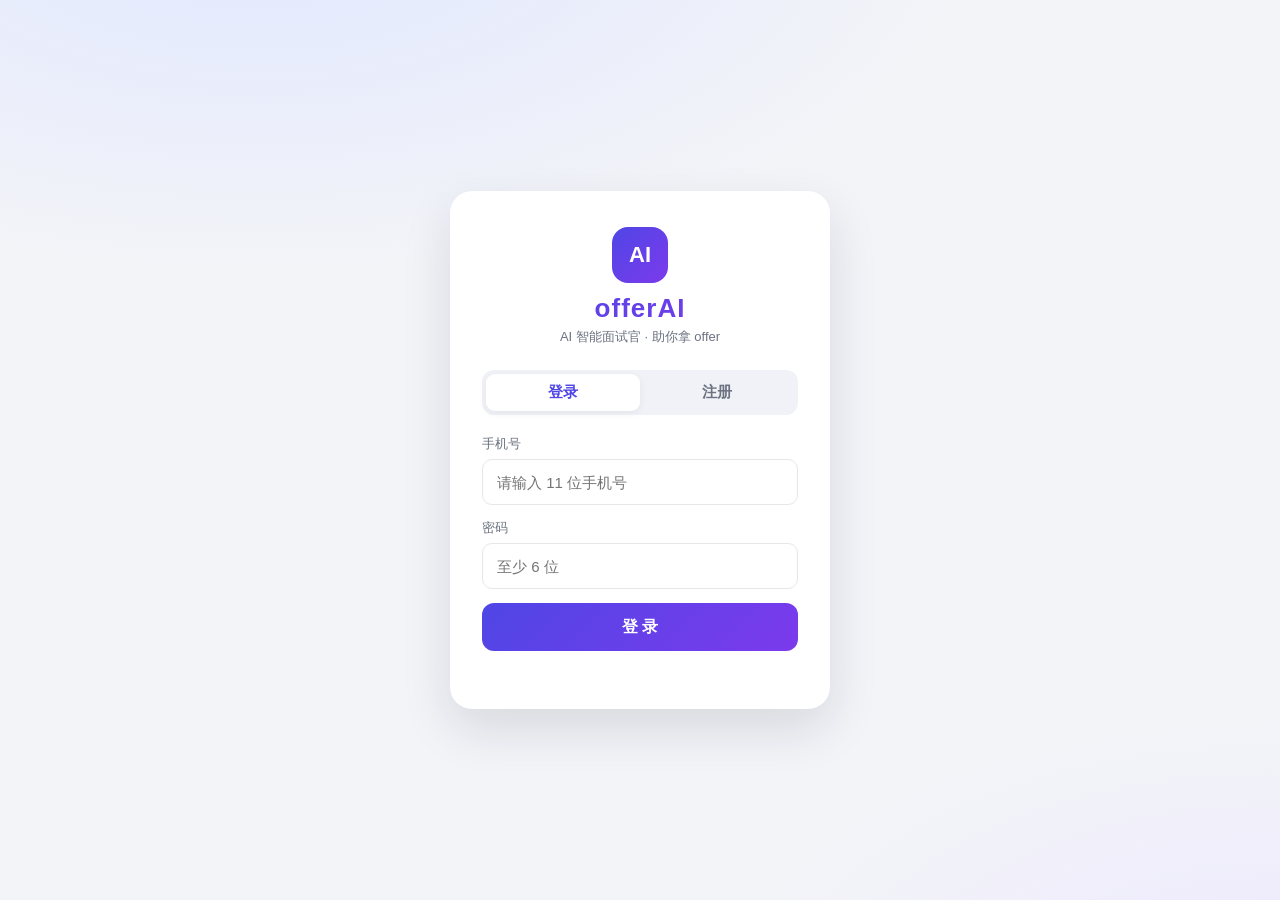
==== web/index.html @ 15e4463b "新增web前端文件夹，AI面试界面完整代码" ====
<!DOCTYPE html>
<html lang="zh-CN">
<head>
  <meta charset="UTF-8" />
  <meta name="viewport" content="width=device-width, initial-scale=1.0" />
  <title>offerAI 智能面试官</title>
  <link rel="stylesheet" href="style.css" />
</head>
<body>
  <!-- ========== 登录页 ========== -->
  <div id="view-login" class="view login-view">
    <div class="login-card">
      <div class="login-logo">
        <span class="logo-badge">AI</span>
        <h1>offerAI</h1>
        <p class="slogan">AI 智能面试官 · 助你拿 offer</p>
      </div>

      <div class="tabs">
        <button class="tab active" id="tab-login" type="button">登录</button>
        <button class="tab" id="tab-reg" type="button">注册</button>
      </div>

      <form id="auth-form" novalidate>
        <div class="field">
          <label for="f-phone">手机号</label>
          <input id="f-phone" type="tel" maxlength="11" placeholder="请输入 11 位手机号" autocomplete="tel" />
        </div>
        <div class="field" id="pwd-row">
          <label for="f-pwd">密码</label>
          <input id="f-pwd" type="password" maxlength="64" placeholder="至少 6 位" autocomplete="current-password" />
        </div>
        <div class="field" id="pwd2-row" hidden>
          <label for="f-pwd2">确认密码</label>
          <input id="f-pwd2" type="password" maxlength="64" placeholder="再次输入密码" autocomplete="new-password" />
        </div>
        <p class="tip" id="reg-tip" hidden>注册码由系统自动填充，直接输入即可完成注册</p>
        <button class="btn-primary btn-block" id="auth-submit" type="submit">登 录</button>
      </form>

      <p class="err-msg" id="auth-err"></p>
    </div>
  </div>

  <!-- ========== 主应用 ========== -->
  <div id="view-app" class="view app-view" hidden>
    <header class="topbar">
      <div class="topbar-brand">
        <span class="logo-badge small">AI</span>
        <span class="brand-name">offerAI 面试官</span>
      </div>
      <div class="topbar-user">
        <span class="user-phone" id="cur-phone"></span>
        <button class="btn-ghost btn-sm" id="btn-logout" type="button">退出</button>
      </div>
    </header>

    <div class="layout">
      <!-- 左侧：历史会话 -->
      <aside class="sidebar">
        <h2 class="side-title">面试记录</h2>
        <ul class="history-list" id="history-list">
          <li class="empty-history">还没有面试记录<br />从右侧开始你的第一场面试吧</li>
        </ul>
      </aside>

      <!-- 右侧：主区域 -->
      <main class="main" id="main">
        <!-- 空态：开始面试 -->
        <section class="start-view" id="start-view">
          <div class="start-inner">
            <div class="start-icon">🎯</div>
            <h2>开启一场 AI 模拟面试</h2>
            <p class="start-sub">输入岗位名称，AI 面试官将围绕该岗位向你提问并给出反馈</p>
            <div class="job-chips" id="job-chips">
              <button type="button" class="chip">前端工程师</button>
              <button type="button" class="chip">后端工程师</button>
              <button type="button" class="chip">产品经理</button>
              <button type="button" class="chip">数据分析师</button>
              <button type="button" class="chip">测试工程师</button>
            </div>
            <div class="job-input-row">
              <input id="job-input" type="text" maxlength="40" placeholder="输入目标岗位，如：前端工程师" />
              <button class="btn-primary" id="btn-start" type="button">开始面试</button>
            </div>
          </div>
        </section>

        <!-- 对话中：聊天面板 -->
        <section class="chat-view" id="chat-view" hidden>
          <div class="chat-head">
            <div class="chat-head-left">
              <span class="avatar">AI</span>
              <div>
                <div class="chat-title" id="chat-job">面试官</div>
                <div class="chat-sub" id="chat-status">模拟面试中</div>
              </div>
            </div>
            <button class="btn-danger btn-sm" id="btn-end" type="button">结束面试</button>
          </div>
          <div class="chat-body" id="chat-body"></div>
          <div class="chat-input-row">
            <input id="answer-input" type="text" maxlength="1000" placeholder="输入你的回答，Enter 发送" />
            <button class="btn-primary send" id="btn-send" type="button">发送</button>
          </div>
        </section>
      </main>
    </div>
  </div>

  <script src="app.js"></script>
</body>
</html>
---- web/style.css ----
/* ===== 变量 ===== */
:root {
  --brand: #4f46e5;
  --brand2: #7c3aed;
  --grad: linear-gradient(135deg, #4f46e5, #7c3aed);
  --text: #111827;
  --text2: #6b7280;
  --text3: #9ca3af;
  --bg: #f3f4f8;
  --card: #ffffff;
  --line: #e5e7eb;
  --danger: #ef4444;
  --success: #16a34a;
  --radius: 14px;
}

* { margin: 0; padding: 0; box-sizing: border-box; }

/* 确保 hidden 属性真正隐藏元素（类里的 display 不会覆盖） */
[hidden] { display: none !important; }

html, body { height: 100%; }

body {
  font-family: -apple-system, BlinkMacSystemFont, "PingFang SC", "Segoe UI", Roboto, "Helvetica Neue", sans-serif;
  color: var(--text);
  background: var(--bg);
  -webkit-font-smoothing: antialiased;
}

button { font-family: inherit; cursor: pointer; }
input { font-family: inherit; }
ul { list-style: none; }

.view { display: flex; }

/* ===== 登录页 ===== */
.login-view {
  min-height: 100vh;
  align-items: center;
  justify-content: center;
  background: radial-gradient(1200px 600px at 20% -10%, #e0e7ff, transparent 60%),
              radial-gradient(1000px 500px at 100% 110%, #ede9fe, transparent 55%),
              var(--bg);
  padding: 24px;
}

.login-card {
  width: 380px;
  max-width: 100%;
  background: var(--card);
  border-radius: 22px;
  padding: 36px 32px 28px;
  box-shadow: 0 20px 50px rgba(17, 24, 39, .12);
}

.login-logo { text-align: center; margin-bottom: 24px; }

.logo-badge {
  display: inline-flex; align-items: center; justify-content: center;
  width: 56px; height: 56px; font-size: 22px; font-weight: 800; color: #fff;
  background: var(--grad); border-radius: 16px;
  margin-bottom: 10px;
}
.logo-badge.small { width: 30px; height: 30px; font-size: 13px; border-radius: 9px; margin: 0; }

.login-card h1 { font-size: 26px; background: var(--grad); -webkit-background-clip: text; background-clip: text; color: transparent; letter-spacing: 1px; }
.slogan { color: var(--text2); font-size: 13px; margin-top: 4px; }

.tabs { display: flex; background: #f1f2f7; border-radius: 12px; padding: 4px; margin-bottom: 20px; }
.tab { flex: 1; border: none; background: transparent; padding: 9px 0; border-radius: 9px; font-size: 15px; color: var(--text2); font-weight: 600; }
.tab.active { background: #fff; color: var(--brand); box-shadow: 0 2px 8px rgba(0,0,0,.06); }

.field { margin-bottom: 14px; }
.field label { display: block; font-size: 13px; color: var(--text2); margin-bottom: 6px; }
.field input {
  width: 100%; height: 46px; border: 1px solid var(--line); border-radius: 10px;
  padding: 0 14px; font-size: 15px; background: #fff; outline: none; transition: border .2s;
}
.field input:focus { border-color: var(--brand); box-shadow: 0 0 0 3px rgba(79,70,229,.12); }

.tip { font-size: 12px; color: var(--text3); margin: -4px 0 12px; line-height: 1.6; }

.err-msg { color: var(--danger); font-size: 13px; min-height: 18px; margin-top: 12px; text-align: center; }

/* ===== 主应用布局 ===== */
.app-view { flex-direction: column; height: 100vh; }

.topbar {
  height: 56px; flex-shrink: 0; display: flex; align-items: center; justify-content: space-between;
  padding: 0 20px; background: var(--card); border-bottom: 1px solid var(--line);
}
.topbar-brand { display: flex; align-items: center; gap: 10px; }
.brand-name { font-size: 17px; font-weight: 700; }
.topbar-user { display: flex; align-items: center; gap: 12px; }
.user-phone { font-size: 14px; color: var(--text2); }

.layout { flex: 1; display: flex; min-height: 0; }

/* 侧边栏 */
.sidebar {
  width: 280px; flex-shrink: 0; border-right: 1px solid var(--line);
  background: var(--card); display: flex; flex-direction: column; min-height: 0;
}
.side-title { font-size: 14px; color: var(--text2); padding: 18px 20px 8px; }
.history-list { flex: 1; overflow-y: auto; padding: 0 12px 16px; }
.empty-history { text-align: center; color: var(--text3); font-size: 13px; padding: 30px 10px; line-height: 1.8; }

.history-item {
  padding: 12px 14px; border-radius: 12px; cursor: pointer; margin-bottom: 6px;
  border: 1px solid transparent; transition: background .15s;
}
.history-item:hover { background: #f5f6fa; }
.history-item.active { background: #eef0fb; border-color: var(--brand); }
.history-item .h-title { font-size: 14px; font-weight: 600; margin-bottom: 3px; }
.history-item .h-meta { font-size: 12px; color: var(--text3); }
.history-item .h-done { font-size: 11px; color: var(--success); margin-left: 6px; }
.history-item .h-count { float: right; font-size: 11px; color: var(--text3); }

/* 主区域 */
.main { flex: 1; min-width: 0; display: flex; }

.start-view { flex: 1; display: flex; align-items: center; justify-content: center; overflow-y: auto; padding: 24px; }
.start-inner { width: 560px; max-width: 100%; text-align: center; background: var(--card); padding: 46px 40px; border-radius: 20px; box-shadow: 0 8px 30px rgba(0,0,0,.05); }
.start-icon { font-size: 52px; }
.start-view h2 { margin: 16px 0 8px; font-size: 22px; }
.start-sub { color: var(--text2); font-size: 14px; margin-bottom: 22px; line-height: 1.7; }

.job-chips { display: flex; flex-wrap: wrap; gap: 8px; justify-content: center; margin-bottom: 18px; }
.chip {
  border: 1px solid var(--line); background: #fff; color: var(--text); padding: 7px 14px;
  border-radius: 999px; font-size: 13px; transition: all .15s;
}
.chip:hover { border-color: var(--brand); color: var(--brand); }

.job-input-row { display: flex; gap: 10px; }
.job-input-row input {
  flex: 1; height: 48px; border: 1px solid var(--line); border-radius: 12px; padding: 0 16px;
  font-size: 15px; outline: none;
}
.job-input-row input:focus { border-color: var(--brand); box-shadow: 0 0 0 3px rgba(79,70,229,.1); }

/* 聊天面板 */
.chat-view { flex: 1; display: flex; flex-direction: column; min-width: 0; }
.chat-head {
  height: 62px; flex-shrink: 0; display: flex; align-items: center; justify-content: space-between;
  padding: 0 20px; background: var(--card); border-bottom: 1px solid var(--line);
}
.chat-head-left { display: flex; align-items: center; gap: 12px; }
.avatar {
  width: 38px; height: 38px; border-radius: 50%; display: inline-flex; align-items: center; justify-content: center;
  background: var(--grad); color: #fff; font-size: 13px; font-weight: 700; flex-shrink: 0;
}
.chat-title { font-size: 15px; font-weight: 700; }
.chat-sub { font-size: 12px; color: var(--text3); }

.chat-body { flex: 1; overflow-y: auto; padding: 24px 22px; display: flex; flex-direction: column; gap: 14px; }

.msg { display: flex; gap: 10px; max-width: 76%; }
.msg.user { align-self: flex-end; flex-direction: row-reverse; }
.msg .bubble { padding: 11px 15px; border-radius: 16px; font-size: 15px; line-height: 1.7; white-space: pre-wrap; word-break: break-word; }
.msg.ai .bubble { background: var(--card); border: 1px solid var(--line); border-top-left-radius: 4px; }
.msg.user .bubble { background: var(--grad); color: #fff; border-top-right-radius: 4px; }

.typing { display: inline-flex; gap: 5px; align-items: center; padding: 14px 16px; }
.typing i { width: 7px; height: 7px; border-radius: 50%; background: var(--brand); opacity: .4; animation: blink 1.2s infinite; }
.typing i:nth-child(2) { animation-delay: .2s; }
.typing i:nth-child(3) { animation-delay: .4s; }
@keyframes blink { 0%,80%,100% { opacity: .3; } 40% { opacity: 1; } }

.chat-input-row { display: flex; gap: 10px; padding: 14px 20px; background: var(--card); border-top: 1px solid var(--line); }
.chat-input-row input {
  flex: 1; height: 46px; border: 1px solid var(--line); border-radius: 12px; padding: 0 16px;
  font-size: 15px; outline: none;
}
.chat-input-row input:focus { border-color: var(--brand); box-shadow: 0 0 0 3px rgba(79,70,229,.1); }
.chat-input-row input:disabled { background: #f1f2f7; color: var(--text3); }

/* ===== 按钮 ===== */
.btn-primary {
  border: none; background: var(--grad); color: #fff; padding: 0 22px; height: 48px;
  border-radius: 12px; font-size: 15px; font-weight: 600; white-space: nowrap; transition: opacity .15s;
}
.btn-primary:hover { opacity: .92; }
.btn-primary:disabled { opacity: .6; cursor: not-allowed; }
.btn-primary.btn-block { width: 100%; height: 48px; font-size: 16px; }
.btn-primary.send { height: 46px; padding: 0 20px; }

.btn-ghost { border: 1px solid var(--line); background: #fff; color: var(--text2); border-radius: 10px; font-size: 13px; }
.btn-ghost:hover { border-color: var(--brand); color: var(--brand); }

.btn-danger { border: 1px solid #fecaca; background: #fff; color: var(--danger); border-radius: 10px; font-size: 13px; }
.btn-danger:hover { background: #fef2f2; }
.btn-sm { height: 34px; padding: 0 14px; }

/* ===== 滚动条 ===== */
::-webkit-scrollbar { width: 8px; }
::-webkit-scrollbar-thumb { background: #d1d5db; border-radius: 4px; }
::-webkit-scrollbar-thumb:hover { background: #b3b8c2; }

/* ===== 移动端 ===== */
@media (max-width: 760px) {
  .layout { flex-direction: column; }
  .sidebar { width: 100%; max-height: 160px; border-right: none; border-bottom: 1px solid var(--line); }
  .history-list { display: flex; overflow-x: auto; gap: 8px; }
  .history-item { flex-shrink: 0; width: 190px; margin-bottom: 0; }
  .empty-history { padding: 12px; }
  .msg { max-width: 88%; }
}
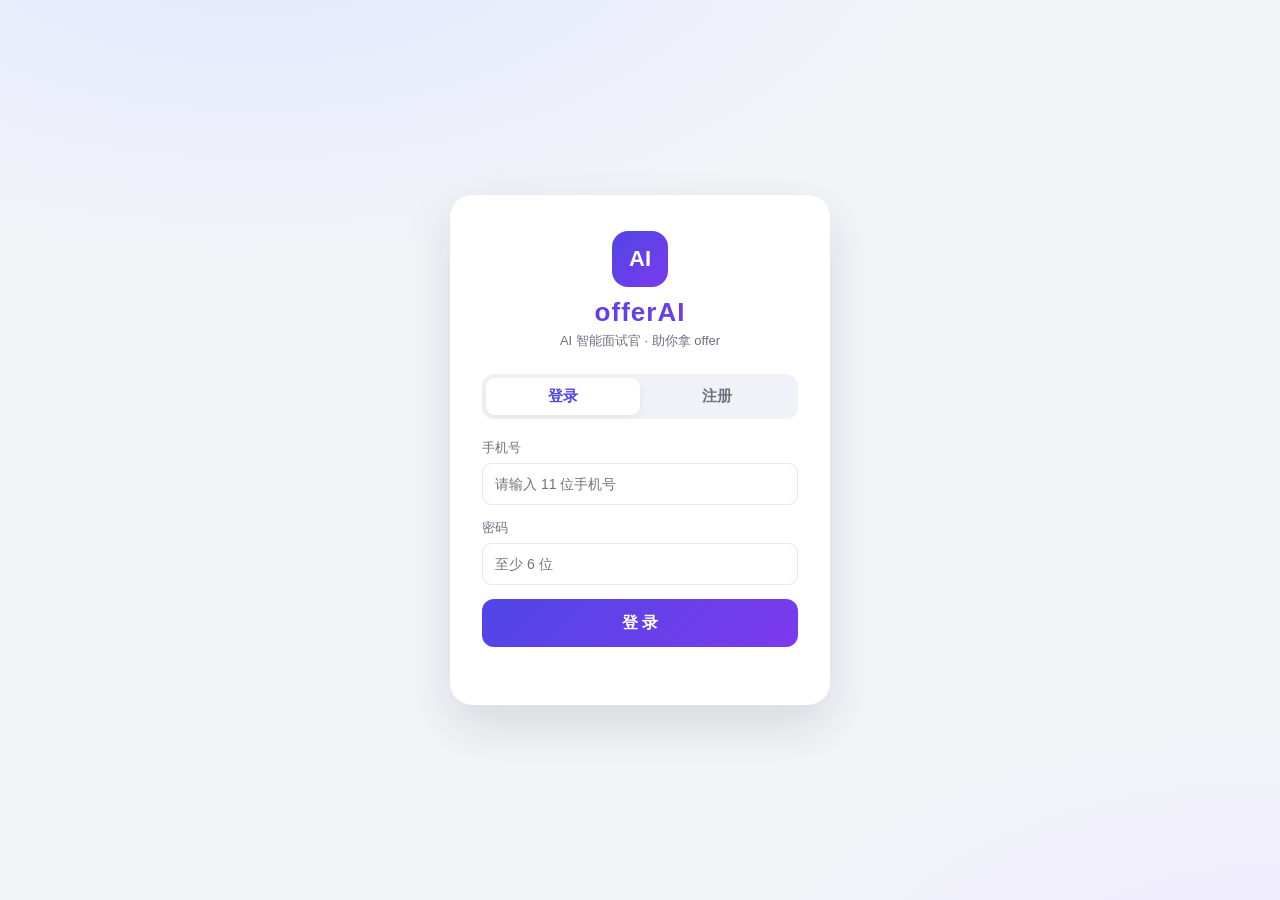
==== commit a51d203d: "feat:求职信息登记模块完整可用，表单校验、薪资换算、动态行、本地草稿、档案回显" ====
--- a/web/index.html
+++ b/web/index.html
@@ -49,6 +49,10 @@
         <span class="logo-badge small">AI</span>
         <span class="brand-name">offerAI 面试官</span>
       </div>
+      <nav class="topnav" id="topnav">
+        <button class="topnav-item active" data-view="interview" type="button">模拟面试</button>
+        <button class="topnav-item" data-view="profile" type="button">求职信息登记</button>
+      </nav>
       <div class="topbar-user">
         <span class="user-phone" id="cur-phone"></span>
         <button class="btn-ghost btn-sm" id="btn-logout" type="button">退出</button>
@@ -104,10 +108,172 @@
             <button class="btn-primary send" id="btn-send" type="button">发送</button>
           </div>
         </section>
+
+        <!-- 求职信息登记 -->
+        <section class="profile-view" id="profile-view" hidden>
+          <div class="profile-wrap">
+            <div class="profile-head">
+              <h2>求职信息登记</h2>
+              <p class="profile-sub">完善个人求职档案，便于 AI 面试官更有针对性地提问</p>
+            </div>
+
+            <!-- 1. 基础个人信息 -->
+            <div class="pf-card">
+              <h3 class="pf-title"><span class="pf-no">1</span>基础个人信息</h3>
+              <div class="pf-grid">
+                <div class="field"><label>姓名</label><input data-f="real_name" placeholder="请输入姓名" /></div>
+                <div class="field"><label>性别</label>
+                  <select data-f="gender"><option value="">请选择</option><option value="1">男</option><option value="2">女</option></select>
+                </div>
+                <div class="field"><label>年龄</label><input data-f="age" type="number" min="14" max="80" placeholder="年龄" /></div>
+                <div class="field"><label>联系电话</label><input data-f="phone" placeholder="请输入联系电话" /></div>
+                <div class="field pf-span2"><label>常用邮箱</label><input data-f="email" type="email" placeholder="请输入邮箱" /></div>
+                <div class="field"><label>意向岗位</label><input data-f="target_position" placeholder="如：前端工程师" /></div>
+                <div class="field"><label>期望工作城市</label><input data-f="target_city" placeholder="如：上海" /></div>
+                <div class="field"><label>期望薪资下限（K）</label><input data-f="expected_salary_min" type="number" placeholder="如 15" /></div>
+                <div class="field"><label>期望薪资上限（K）</label><input data-f="expected_salary_max" type="number" placeholder="如 20" /></div>
+                <div class="field"><label>可到岗时间</label><input data-f="available_date" placeholder="如：随时 / 2026-10-01" /></div>
+                <div class="field"><label>求职身份</label>
+                  <select data-f="job_seeker_type">
+                    <option value="">请选择</option>
+                    <option value="fresh">应届生</option>
+                    <option value="graduate">往届生</option>
+                    <option value="career_change">转行求职</option>
+                    <option value="employed">在职跳槽</option>
+                  </select>
+                </div>
+              </div>
+            </div>
+
+            <!-- 2. 教育经历 -->
+            <div class="pf-card">
+              <h3 class="pf-title"><span class="pf-no">2</span>教育经历</h3>
+              <div class="pf-sub-tip">可添加多条，按顺序排列</div>
+              <div id="edu-list"></div>
+              <button class="btn-ghost pf-add" id="btn-add-edu" type="button">＋ 添加教育经历</button>
+            </div>
+
+            <!-- 3. 实习 / 工作经历 -->
+            <div class="pf-card">
+              <h3 class="pf-title"><span class="pf-no">3</span>实习 / 工作经历</h3>
+              <div class="pf-sub-tip">可添加多条，按顺序排列</div>
+              <div id="work-list"></div>
+              <button class="btn-ghost pf-add" id="btn-add-work" type="button">＋ 添加工作经历</button>
+            </div>
+
+            <!-- 4. 技能与证书 -->
+            <div class="pf-card">
+              <h3 class="pf-title"><span class="pf-no">4</span>技能与证书</h3>
+              <div class="pf-grid">
+                <div class="field"><label>专业技能（逗号分隔）</label><input data-sk="professional" placeholder="如：JavaScript, Vue, SQL" /></div>
+                <div class="field"><label>办公技能（逗号分隔）</label><input data-sk="office" placeholder="如：Excel, PPT" /></div>
+                <div class="field pf-span2"><label>语言能力（逗号分隔）</label><input data-sk="language" placeholder="如：英语 CET-6, 日语 N2" /></div>
+              </div>
+              <h4 class="pf-h4">证书列表</h4>
+              <div class="pf-sub-tip">可添加多条（英语 / 计算机 / 职业证书）</div>
+              <div id="cert-list"></div>
+              <button class="btn-ghost pf-add" id="btn-add-cert" type="button">＋ 添加证书</button>
+            </div>
+
+            <!-- 5. 求职偏好 -->
+            <div class="pf-card">
+              <h3 class="pf-title"><span class="pf-no">5</span>求职偏好设置</h3>
+              <div class="pf-grid">
+                <div class="field"><label>意向行业</label><input data-p="target_industry" placeholder="如：互联网 / 金融" /></div>
+                <div class="field"><label>企业类型</label><input data-p="company_type" placeholder="如：大厂 / 创业公司" /></div>
+                <div class="field pf-boolean"><label>是否接受加班</label>
+                  <select data-p="accept_overtime"><option value="">请选择</option><option value="true">接受</option><option value="false">不接受</option></select>
+                </div>
+                <div class="field pf-boolean"><label>是否接受出差</label>
+                  <select data-p="accept_business_trip"><option value="">请选择</option><option value="true">接受</option><option value="false">不接受</option></select>
+                </div>
+                <div class="field pf-boolean"><label>是否接受异地工作</label>
+                  <select data-p="accept_relocation"><option value="">请选择</option><option value="true">接受</option><option value="false">不接受</option></select>
+                </div>
+                <div class="field"><label>面试轮次偏好</label>
+                  <select data-p="interview_round_pref"><option value="">请选择</option><option value="hr">HR 初面</option><option value="tech">技术面</option><option value="final">主管终面</option></select>
+                </div>
+                <div class="field"><label>面试风格</label>
+                  <select data-p="interview_style"><option value="">请选择</option><option value="formal">严肃正式</option><option value="casual">轻松日常</option></select>
+                </div>
+              </div>
+            </div>
+
+            <!-- 6. 求职补充信息 -->
+            <div class="pf-card">
+              <h3 class="pf-title"><span class="pf-no">6</span>求职补充信息</h3>
+              <div class="pf-grid">
+                <div class="field pf-span2"><label>个人优缺点自评</label><textarea data-e="self_assessment" rows="3" placeholder="可在此描述自己的优势与待改进之处"></textarea></div>
+                <div class="field pf-span2"><label>职业规划</label><textarea data-e="career_plan" rows="3" placeholder="未来 3-5 年的职业方向与规划"></textarea></div>
+                <div class="field pf-span2"><label>兴趣特长</label><textarea data-e="hobbies" rows="2" placeholder="兴趣爱好、个人特长"></textarea></div>
+              </div>
+            </div>
+
+            <div class="pf-actions">
+              <button class="btn-ghost" id="btn-draft" type="button">保存草稿</button>
+              <button class="btn-primary" id="btn-save-profile" type="button">提交保存</button>
+            </div>
+            <p class="pf-tip-msg" id="profile-msg"></p>
+          </div>
+        </section>
       </main>
     </div>
   </div>
 
   <script src="app.js"></script>
+
+  <!-- ========== 动态子表行模板 ========== -->
+  <template id="tpl-edu">
+    <div class="pf-row">
+      <div class="pf-row-head">
+        <span class="pf-row-title">教育经历</span>
+        <button type="button" class="btn-danger btn-xs pf-del">删除</button>
+      </div>
+      <div class="pf-grid">
+        <div class="field"><label>最高学历</label><input data-d="degree" placeholder="如：本科" /></div>
+        <div class="field"><label>毕业院校</label><input data-d="school" placeholder="毕业院校" /></div>
+        <div class="field"><label>专业</label><input data-d="major" placeholder="专业" /></div>
+        <div class="field"><label>入学时间</label><input data-d="start_date" type="date" /></div>
+        <div class="field"><label>毕业时间</label><input data-d="end_date" type="date" /></div>
+        <div class="field pf-span2"><label>核心课程</label><input data-d="main_courses" placeholder="主修核心课程" /></div>
+        <div class="field pf-span2"><label>在校荣誉 / 奖学金</label><input data-d="honors" placeholder="选填" /></div>
+        <div class="field"><label>成绩</label><input data-d="gpa" placeholder="选填，如 3.6/4.0" /></div>
+        <div class="field pf-span2"><label>校园项目 / 竞赛 / 社团任职</label><input data-d="campus_projects" placeholder="选填" /></div>
+      </div>
+    </div>
+  </template>
+
+  <template id="tpl-work">
+    <div class="pf-row">
+      <div class="pf-row-head">
+        <span class="pf-row-title">工作经历</span>
+        <button type="button" class="btn-danger btn-xs pf-del">删除</button>
+      </div>
+      <div class="pf-grid">
+        <div class="field"><label>公司名称</label><input data-d="company_name" placeholder="公司名称" /></div>
+        <div class="field"><label>岗位</label><input data-d="position" placeholder="岗位名称" /></div>
+        <div class="field"><label>开始时间</label><input data-d="start_date" type="date" /></div>
+        <div class="field"><label>结束时间</label><input data-d="end_date" type="date" /></div>
+        <div class="field pf-span2"><label>工作内容</label><textarea data-d="job_content" rows="2" placeholder="工作内容描述"></textarea></div>
+        <div class="field pf-span2"><label>负责板块</label><input data-d="responsible_area" placeholder="负责板块" /></div>
+        <div class="field pf-span2"><label>实操技能 / 工具</label><input data-d="skills" placeholder="如：Python, 数据分析" /></div>
+        <div class="field pf-span2"><label>工作成果 / 业绩案例</label><textarea data-d="achievements" rows="2" placeholder="量化成果、项目案例等"></textarea></div>
+        <div class="field pf-span2"><label>离职原因（选填）</label><input data-d="leave_reason" placeholder="选填，供 AI 追问参考" /></div>
+      </div>
+    </div>
+  </template>
+
+  <template id="tpl-cert">
+    <div class="pf-row pf-row-sm">
+      <div class="pf-grid">
+        <div class="field"><label>证书类型</label>
+          <select data-d="cert_type"><option value="">请选择</option><option value="english">英语</option><option value="computer">计算机</option><option value="vocational">职业证书</option></select>
+        </div>
+        <div class="field"><label>证书名称</label><input data-d="cert_name" placeholder="如：CET-6" /></div>
+        <div class="field"><label>获取时间</label><input data-d="issue_date" type="date" /></div>
+        <div class="field pf-del-cell"><button type="button" class="btn-danger btn-xs pf-del">删除</button></div>
+      </div>
+    </div>
+  </template>
 </body>
 </html>
--- a/web/style.css
+++ b/web/style.css
@@ -198,7 +198,71 @@
 ::-webkit-scrollbar-thumb { background: #d1d5db; border-radius: 4px; }
 ::-webkit-scrollbar-thumb:hover { background: #b3b8c2; }
 
-/* ===== 移动端 ===== */
+/* ===== 顶部导航 ===== */
+.topnav { display: flex; gap: 6px; background: #f1f2f7; border-radius: 12px; padding: 4px; }
+.topnav-item {
+  border: none; background: transparent; color: var(--text2); padding: 7px 18px;
+  border-radius: 9px; font-size: 14px; font-weight: 600; cursor: pointer;
+}
+.topnav-item:hover { color: var(--brand); }
+.topnav-item.active { background: #fff; color: var(--brand); box-shadow: 0 2px 8px rgba(0,0,0,.06); }
+
+/* ===== 求职信息登记表单 ===== */
+.profile-view { flex: 1; overflow-y: auto; }
+.profile-wrap { max-width: 860px; margin: 0 auto; padding: 24px 22px 60px; }
+.profile-head h2 { font-size: 22px; }
+.profile-sub { color: var(--text2); font-size: 13px; margin: 6px 0 20px; line-height: 1.7; }
+
+.pf-card { background: var(--card); border-radius: var(--radius); padding: 20px; margin-bottom: 16px; box-shadow: 0 2px 12px rgba(0,0,0,.04); }
+.pf-title { display: flex; align-items: center; gap: 8px; font-size: 16px; font-weight: 700; margin-bottom: 14px; }
+.pf-no {
+  width: 24px; height: 24px; border-radius: 8px; background: var(--grad); color: #fff;
+  display: inline-flex; align-items: center; justify-content: center; font-size: 13px; flex-shrink: 0;
+}
+.pf-h4 { font-size: 14px; font-weight: 700; margin: 16px 0 2px; }
+.pf-sub-tip { color: var(--text3); font-size: 12px; margin: -8px 0 12px; line-height: 1.6; }
+
+.pf-grid { display: grid; grid-template-columns: 1fr 1fr; gap: 0 14px; }
+.pf-span2 { grid-column: span 2; }
+
+/* 表单控件统一（含 select / textarea） */
+.field label { display: block; font-size: 13px; color: var(--text2); margin-bottom: 6px; }
+.field input,
+.field select,
+.field textarea {
+  width: 100%; border: 1px solid var(--line); border-radius: 10px;
+  padding: 0 12px; font-size: 14px; background: #fff; outline: none; transition: border .2s;
+  color: var(--text);
+}
+.field input { height: 42px; }
+.field select { height: 42px; }
+.field textarea { padding: 10px 12px; line-height: 1.6; resize: vertical; font-family: inherit; }
+.field input:focus, .field select:focus, .field textarea:focus { border-color: var(--brand); box-shadow: 0 0 0 3px rgba(79,70,229,.1); }
+.field input.invalid, .field select.invalid { border-color: var(--danger); }
+
+/* 动态子表行 */
+.pf-row { border: 1px solid var(--line); border-radius: 12px; padding: 14px; margin-bottom: 12px; background: #fafbfd; }
+.pf-row-sm { padding: 10px 14px; }
+.pf-row-head { display: flex; align-items: center; justify-content: space-between; margin-bottom: 8px; }
+.pf-row-title { font-size: 13px; font-weight: 600; color: var(--text2); }
+.btn-xs { height: 26px; padding: 0 10px; font-size: 12px; border-radius: 8px; }
+.pf-del { border: 1px solid #fecaca; background: #fff; color: var(--danger); }
+.pf-del:hover { background: #fef2f2; }
+.pf-add { width: 100%; height: 42px; border-style: dashed; }
+
+.pf-actions { display: flex; gap: 12px; margin-top: 6px; }
+.pf-actions .btn-ghost { flex: 1; height: 48px; font-size: 15px; }
+.pf-actions .btn-primary { flex: 2; }
+.pf-tip-msg { font-size: 13px; min-height: 20px; margin-top: 12px; text-align: center; }
+.pf-tip-msg.ok { color: var(--success); }
+.pf-tip-msg.err { color: var(--danger); }
+
+/* 移动端：单列 */
+@media (max-width: 600px) {
+  .pf-grid { grid-template-columns: 1fr; }
+  .pf-span2 { grid-column: span 1; }
+}
+
 @media (max-width: 760px) {
   .layout { flex-direction: column; }
   .sidebar { width: 100%; max-height: 160px; border-right: none; border-bottom: 1px solid var(--line); }
